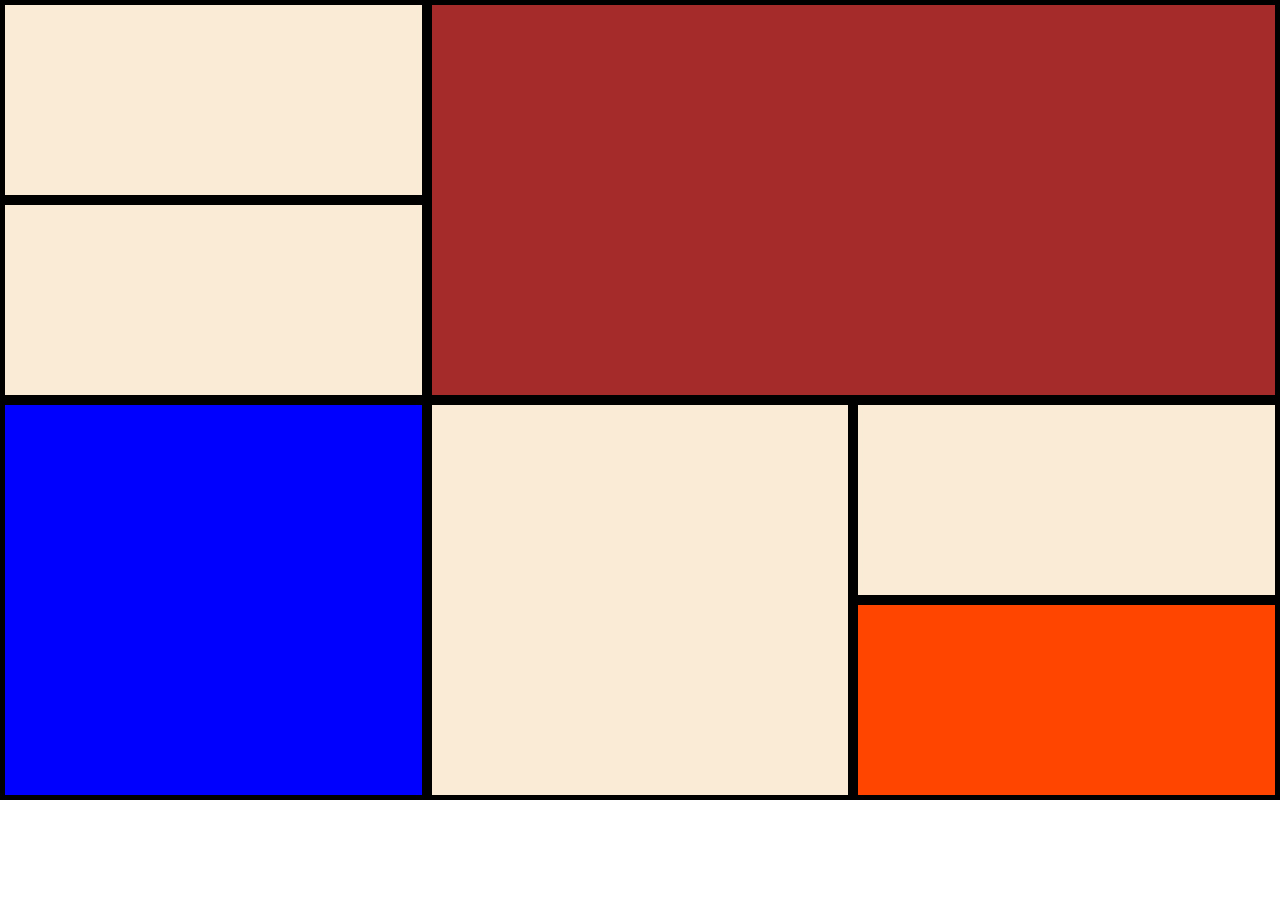
==== grid/grid.html @ e270500e "Зд - 3.1" ====
<!DOCTYPE html>
<html lang="en">
<head>
    <meta charset="UTF-8">
    <meta http-equiv="X-UA-Compatible" content="IE=edge">
    <meta name="viewport" content="width=device-width, initial-scale=1.0">
    <link rel="stylesheet" href="style.css">
    <link rel="stylesheet" href="normalize.css">
    <title>grid</title>
</head>
<body>
    <header>
        <nav></nav>
    </header>
    <main>
        <div class="grid">
            <div class="lvl_1"></div>
            <div class="lvl_2"></div>
            <div class="lvl_3"></div>
            <div class="lvl_4"></div>
            <div class="lvl_5"></div>
            <div class="lvl_6"></div>
            <div class="lvl_7"></div>
        </div>
    </main>
</body>
</html
---- grid/style.css ----
.lvl_1, .lvl_2, .lvl_3, .lvl_4, .lvl_5, .lvl_6, .lvl_7{
    border: 5px solid black;
    padding: 20px;
}

.grid{
    display: grid;
    grid-template-columns: repeat(3, 1fr);
    grid-template-rows: 200px 200px 200px 200px;
}

.lvl_1{
    background-color: brown;
    grid-column-start: 4;
    grid-column-end: 2;
    grid-row-start: 1;
    grid-row-end: 3;
}

.lvl_2{
    background-color: antiquewhite;
}

.lvl_3{
    background-color: orangered;
    grid-column-start: 3;
    grid-row-start: 4;
    grid-row-end: 4;
}

.lvl_4{
    background-color: blue;
    grid-column-start: 1;
    grid-row-start: 3;
    grid-row-end: 5;
}

.lvl_5{
    background-color: antiquewhite;
    grid-column-start: 3;
    grid-row-start: 3;
    grid-row-end: 3;
}

.lvl_6{
    background-color: antiquewhite;
    grid-column-start: 1;
    grid-row-start: 2;
    grid-row-end: 2;
}

.lvl_7{
    background-color: antiquewhite;
    grid-column-start: 2;
    grid-row-start: 3;
    grid-row-end: 5;
}
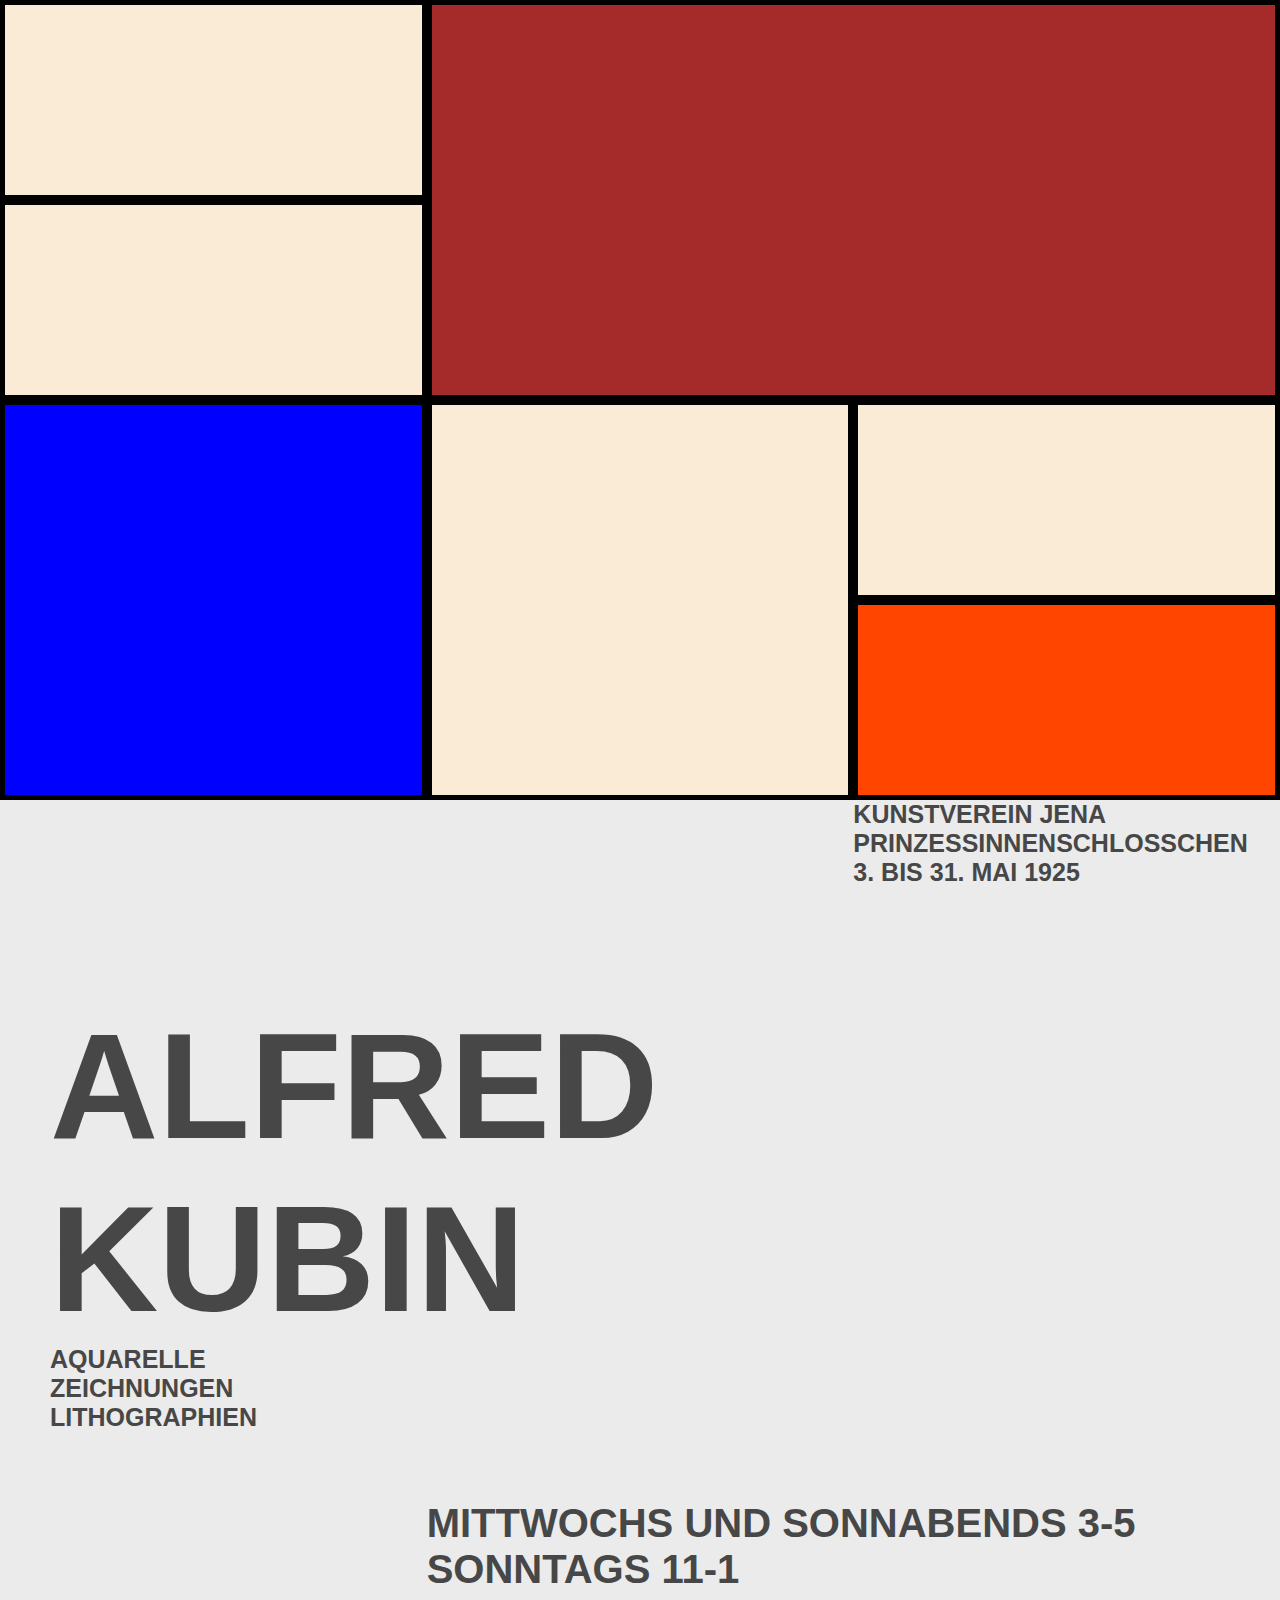
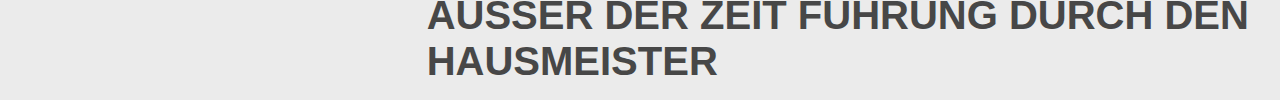
==== commit cd599872: "Зд - 3.3" ====
--- a/grid/grid.html
+++ b/grid/grid.html
@@ -22,6 +22,24 @@
             <div class="lvl_6"></div>
             <div class="lvl_7"></div>
         </div>
+        <div class="grid_2">
+            <div class="box_1">
+                <p>KUNSTVEREIN JENA</p>
+                <p>PRINZESSINNENSCHLOSSCHEN</p>
+                <p>3. BIS 31. MAI 1925</p>
+            </div>
+            <div class="box_2">
+                <h1 class="h1">ALFRED KUBIN</h1>
+                <p>AQUARELLE</p>
+                <p>ZEICHNUNGEN</p>
+                <p>LITHOGRAPHIEN</p>
+            </div>
+            <div class="box_3"></div>
+            <div class="box_4">
+                <p class="box4_p">MITTWOCHS UND SONNABENDS 3-5 SONNTAGS 11-1</p>
+                <p class="box4_p">AUSSER DER ZEIT FUHRUNG DURCH DEN HAUSMEISTER</p>
+            </div>
+        </div>
     </main>
 </body>
 </html--- a/grid/style.css
+++ b/grid/style.css
@@ -1,3 +1,8 @@
+*{
+    padding: 0;
+    margin: 0;
+}
+
 .lvl_1, .lvl_2, .lvl_3, .lvl_4, .lvl_5, .lvl_6, .lvl_7{
     border: 5px solid black;
     padding: 20px;
@@ -54,4 +59,59 @@
     grid-column-start: 2;
     grid-row-start: 3;
     grid-row-end: 5;
+}
+
+/*-------------------------------------*/
+
+.grid_2{
+    font-family: Arial, Helvetica, sans-serif;
+    color: rgb(71, 71, 71);
+    background-color: rgb(235, 235, 235);
+    display: grid;
+    grid-template-columns: repeat(3, 1fr);
+    grid-template-rows: 200px 300px 200px 200px;
+}
+
+p{
+    font-size: 25px;
+    font-weight: bold;
+}
+
+.box_1{
+    grid-column-start: 4;
+    grid-column-end: 3;
+    grid-row-start: 1;
+    grid-row-end: 1;
+}
+
+.box_2{
+    padding: 0 0 0 50px;
+    grid-column-start: 1;
+    grid-column-end: 3;
+    grid-row-start: 2;
+    grid-row-end: 3;
+}
+
+.h1{
+    padding: 0;
+    margin: 0;
+    font-size: 150px;
+}
+
+.box_3{
+    grid-column-start: 1;
+    grid-column-end: 4;
+    grid-row-start: 3;
+    grid-row-end: 3;
+}
+
+.box_4{
+    grid-column-start: 4;
+    grid-column-end: 2;
+    grid-row-start: 4;
+    grid-row-end: 4;
+}
+
+.box4_p{
+    font-size: 40px;
 }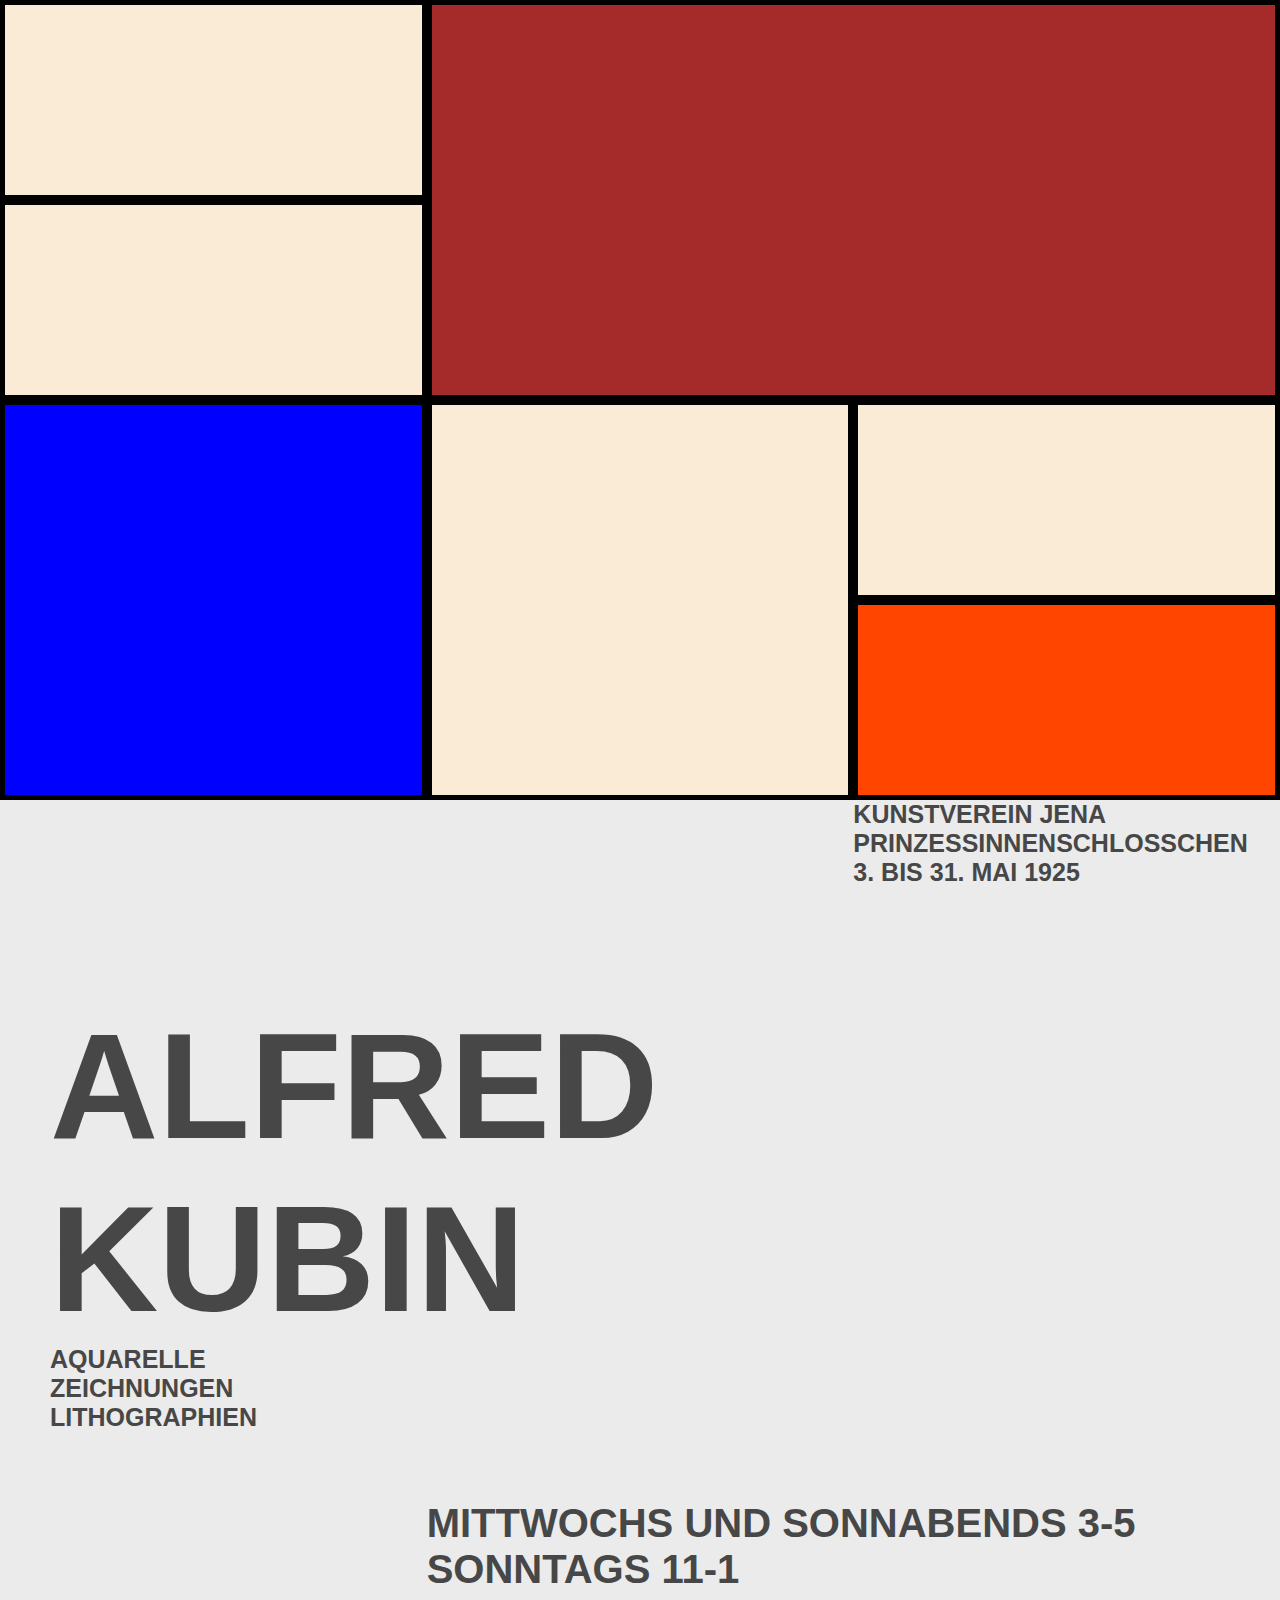
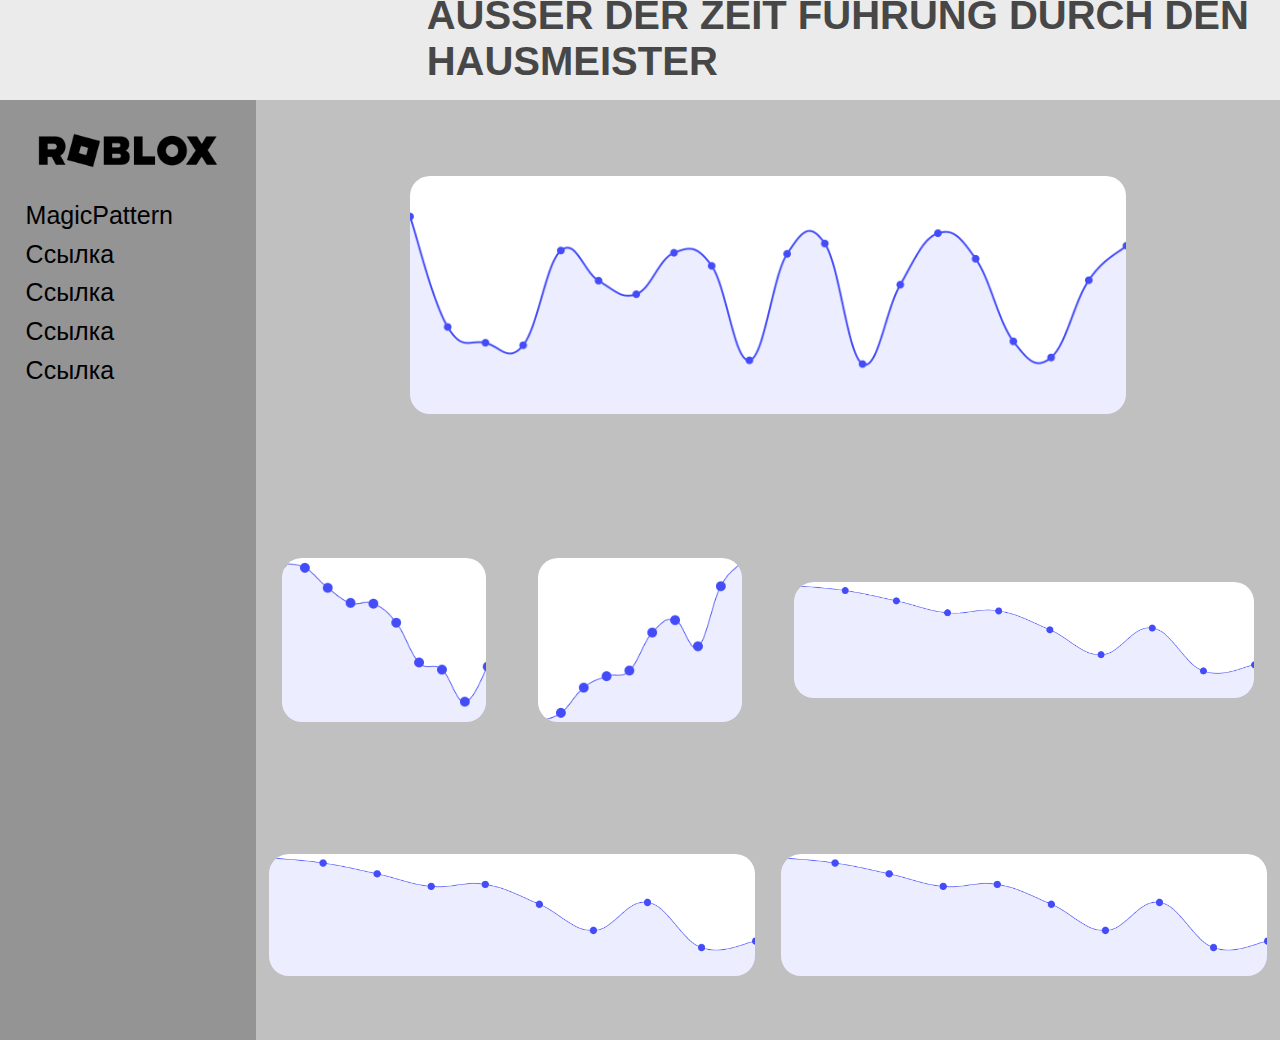
==== commit 0e2d392f: "Зд_3.3" ====
--- a/grid/grid.html
+++ b/grid/grid.html
@@ -40,6 +40,27 @@
                 <p class="box4_p">AUSSER DER ZEIT FUHRUNG DURCH DEN HAUSMEISTER</p>
             </div>
         </div>
+        <div class="grid_3">
+            <div class="info">
+                <div class="flex_logo"><img class="logo" src="img/Roblox-Logo.png"></div>
+                <div class="info_a">
+                    <a href="https://www.magicpattern.design/tools/svg-chart-generator">MagicPattern</a>
+                    <a>Ссылка</a>
+                    <a>Ссылка</a>
+                    <a>Ссылка</a>
+                    <a>Ссылка</a>
+                </div>
+            </div>
+            <div class="graf_p1"><img class="img_graf1" src="img/graf1.png"></div>
+            <div class="graf_p2_1"><img class="img_graf2" src="img/graf2.png"></div>
+            <div class="graf_p2_2"><img class="img_graf3" src="img/graf3.png"></div>
+            <div class="graf_p2_3"><img class="img_graf4" src="img/graf4.png"></div>
+            <div class="graf_p3_1"><img class="img_graf5" src="img/graf4.png"></div>
+            <div class="graf_p3_2"><img class="img_graf6" src="img/graf4.png"></div>
+        </div>
+        <div>
+            <img class="img1" src="">
+        </div>
     </main>
 </body>
 </html--- a/grid/style.css
+++ b/grid/style.css
@@ -114,4 +114,119 @@
 
 .box4_p{
     font-size: 40px;
-}+}
+
+/*-------------------------------------*/
+
+.grid_3{
+    font-family: Arial, Helvetica, sans-serif;
+    background-color: rgb(192, 192, 192);
+    display: grid;
+    grid-template-columns: repeat(5, 1fr);
+    grid-template-rows: 200px 190px 300px 250px;
+}
+
+.info{
+    background-color: rgb(148, 148, 148);
+    grid-column-start: 1;
+    grid-column-end: 2;
+    grid-row-start: 5;
+    grid-row-end: 1;
+}
+
+.flex_logo{
+    display: flex;
+    justify-content: center;
+    align-items: center;
+}
+
+.info_a{
+    margin: 0 10% 0 10%;
+    display: flex;
+    flex-direction: column;
+}
+a{
+    font-size: 25px;
+    text-decoration: none;
+    margin: 0 0 10px 0;
+    color: black;
+}
+
+.logo{
+    width: 70%;
+}
+
+
+.graf_p1, .graf_p2_1, .graf_p2_2, .graf_p2_3, .graf_p3_1, .graf_p3_2{
+    display: flex;
+    justify-content: center;
+    align-items: center;
+}
+
+.graf_p1{
+    grid-column-start: 2;
+    grid-column-end: 6;
+    grid-row-start: 3;
+    grid-row-end: 1;
+}
+
+.img_graf1, .img_graf2, .img_graf3, .img_graf4, .img_graf5, .img_graf6{
+    background-color: white;
+    border-radius: 20px;
+}
+
+.img_graf1{
+    width: 70%;
+}
+.img_graf2{
+    width: 80%;
+}
+.img_graf3{
+    width: 80%;
+}
+.img_graf4{
+    width: 90%;
+}
+.img_graf5{
+    width: 95%;
+}
+.img_graf6{
+    width: 95%;
+}
+
+.graf_p2_1{
+    grid-column-start: 2;
+    grid-column-end: 2;
+    grid-row-start: 3;
+    grid-row-end: 3;
+}
+
+.graf_p2_2{
+    grid-column-start: 3;
+    grid-column-end: 4;
+    grid-row-start: 3;
+    grid-row-end: 3;
+}
+
+.graf_p2_3{
+    grid-column-start: 4;
+    grid-column-end: 6;
+    grid-row-start: 3;
+    grid-row-end: 4;
+}
+
+.graf_p3_1{
+    grid-column-start: 2;
+    grid-column-end: 4;
+    grid-row-start: 4;
+    grid-row-end: 4;
+}
+
+.graf_p3_2{
+    grid-column-start: 4;
+    grid-column-end: 6;
+    grid-row-start: 4;
+    grid-row-end: 4;
+}
+
+/*-------------------------------------*/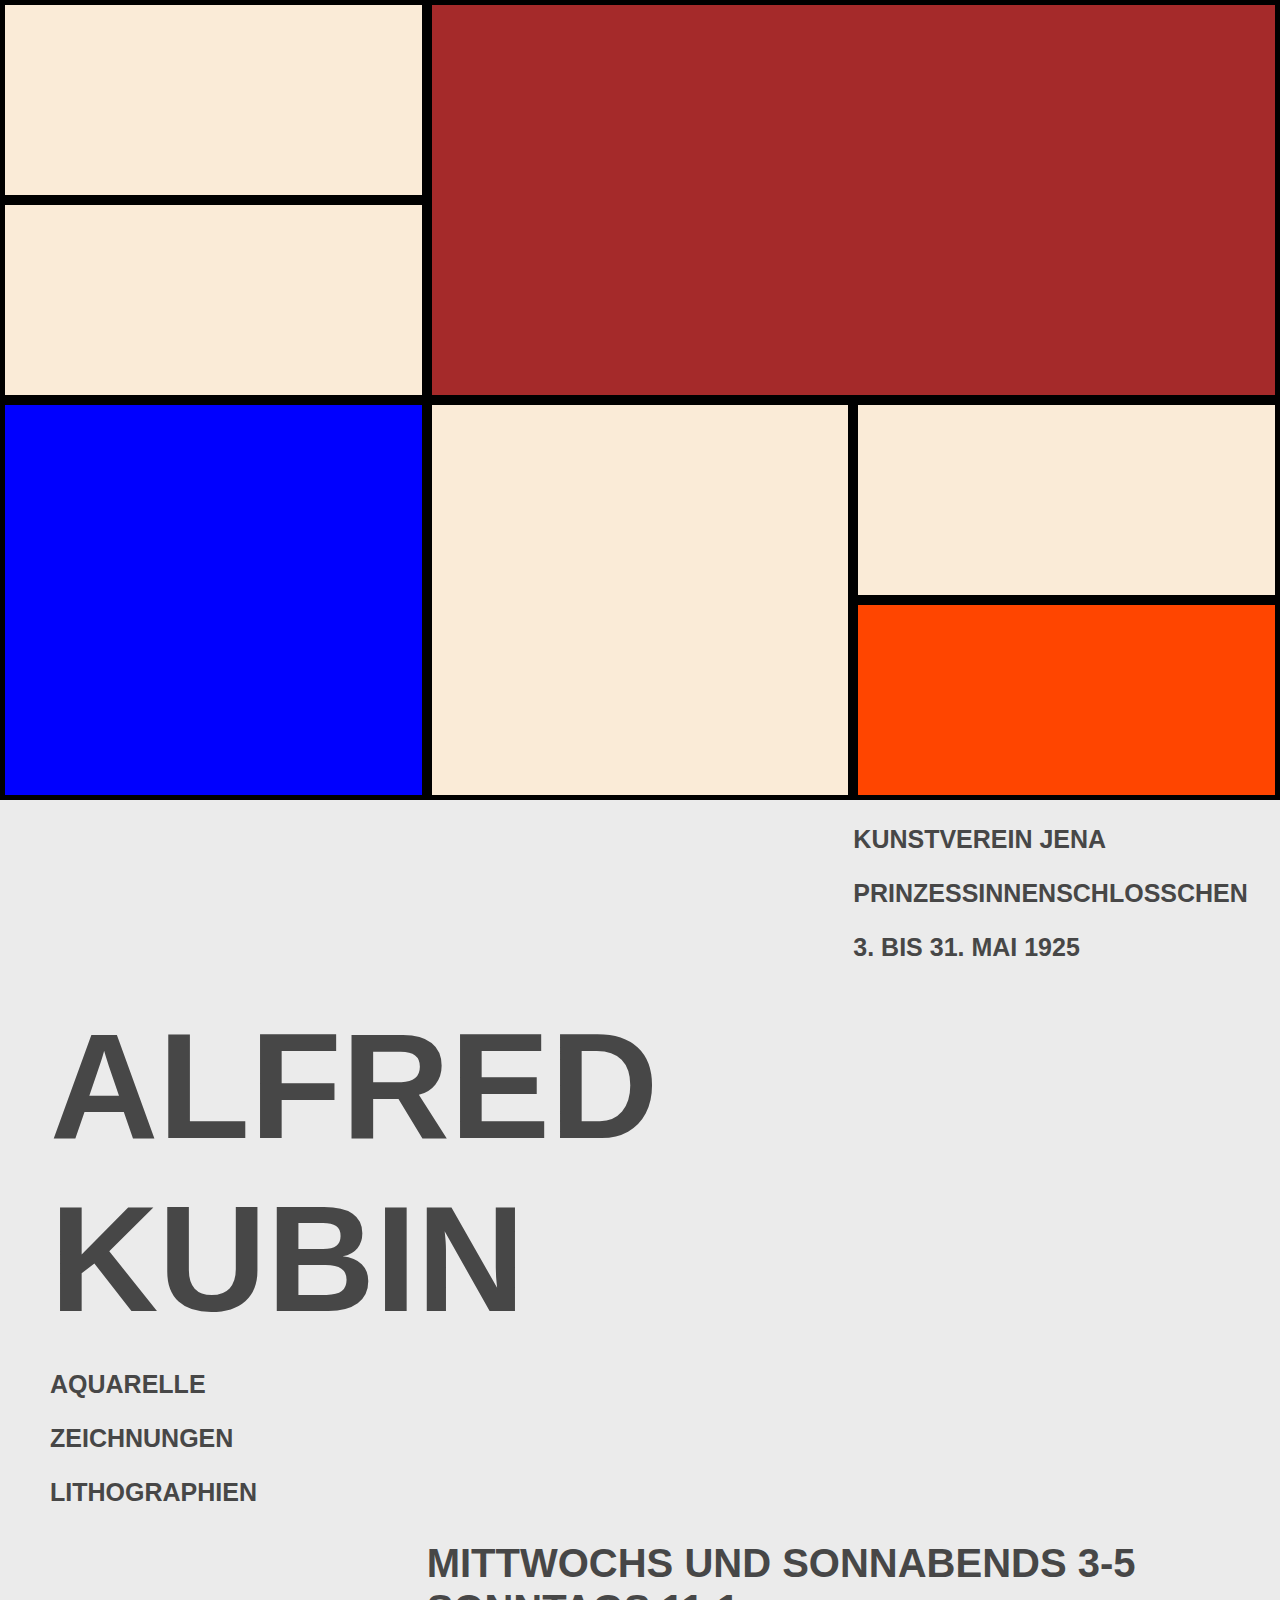
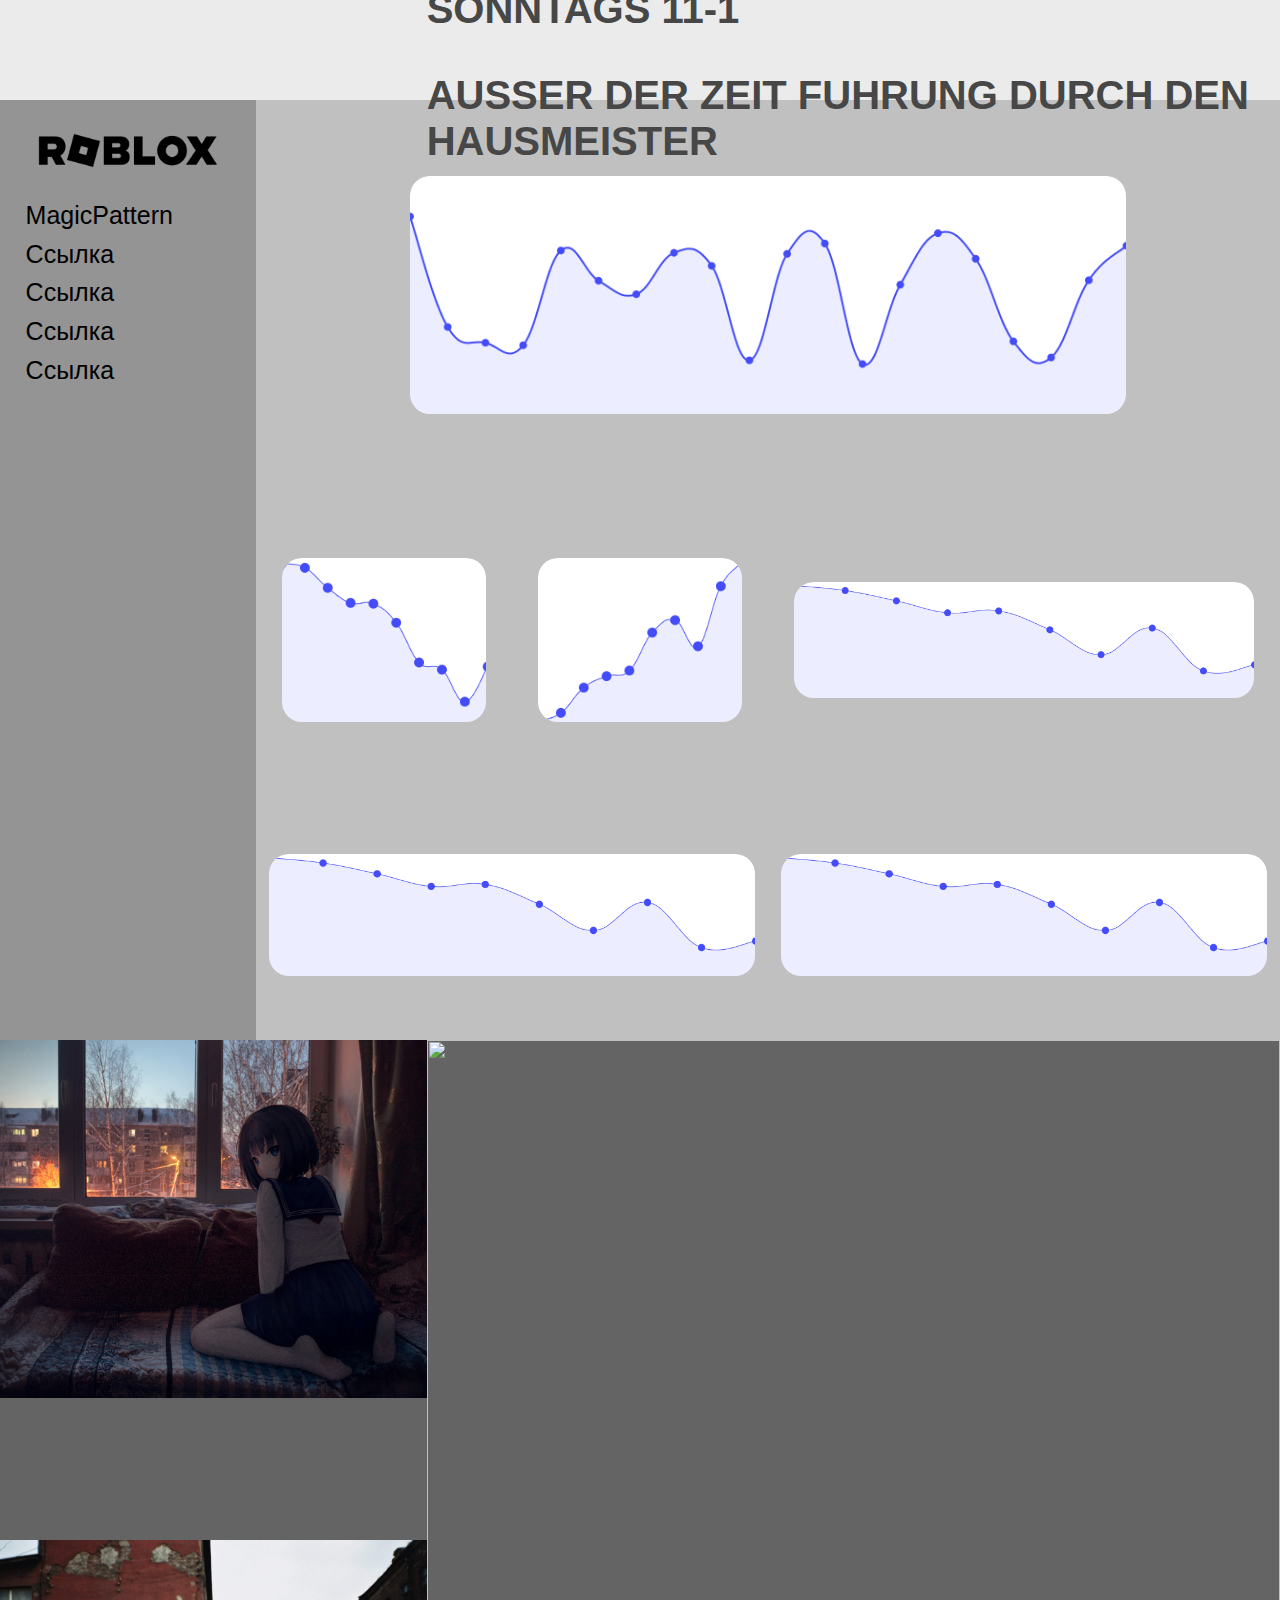
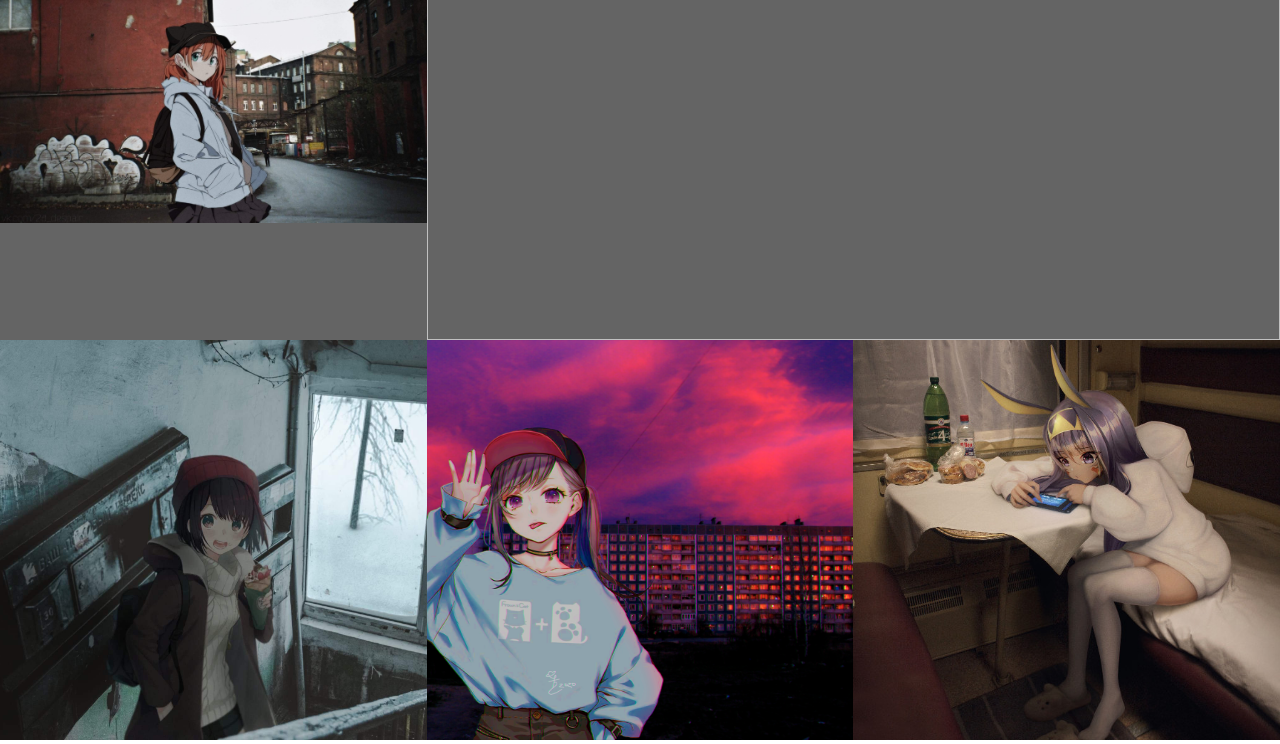
==== commit c79fb653: "Зд_3.4" ====
--- a/grid/grid.html
+++ b/grid/grid.html
@@ -58,8 +58,43 @@
             <div class="graf_p3_1"><img class="img_graf5" src="img/graf4.png"></div>
             <div class="graf_p3_2"><img class="img_graf6" src="img/graf4.png"></div>
         </div>
-        <div>
-            <img class="img1" src="">
+        <div class="grid_4"> 
+
+            <div class="img_f">
+            <div class="img1"><img class="foto1" src="img/img1.jpg">
+                <div class="overlay"><div class="button"><a href="">UwU</a></div></div>
+            </div>
+            </div>
+
+            <div class="img_f">
+                <div class="img2"><img class="foto2" src="img/img3.jpg">
+                <div class="overlay"><div class="button"><a href="">UwU</a></div></div>
+            </div>
+            </div>
+            
+            <div class="img_f">
+                <div class="img4"><img class="foto4" src="img/img4.jpg">
+                <div class="overlay"><div class="button"><a href="">UwU</a></div></div>
+            </div>
+            </div>
+
+            <div class="img_f">
+                <div class="img5"><img class="foto5" src="img/img5.png">
+                <div class="overlay"><div class="button"><a href="">UwU</a></div></div>
+            </div>
+            </div>
+
+            <div class="img_f">
+                <div class="img6"><img class="foto6" src="img/img6.jpg">
+                <div class="overlay"><div class="button"><a href="">UwU</a></div></div>
+            </div>
+            </div>
+
+            <div class="img3">
+            <div><img class="foto3" src="img/img2.jpg"></div>
+            <div class="overlay"><div class="button"><a href="">UwU</a></div></div>
+           </div>
+
         </div>
     </main>
 </body>
--- a/grid/style.css
+++ b/grid/style.css
@@ -1,6 +1,5 @@
 *{
-    padding: 0;
-    margin: 0;
+    font-family: Arial, Helvetica, sans-serif;
 }
 
 .lvl_1, .lvl_2, .lvl_3, .lvl_4, .lvl_5, .lvl_6, .lvl_7{
@@ -64,7 +63,6 @@
 /*-------------------------------------*/
 
 .grid_2{
-    font-family: Arial, Helvetica, sans-serif;
     color: rgb(71, 71, 71);
     background-color: rgb(235, 235, 235);
     display: grid;
@@ -119,7 +117,6 @@
 /*-------------------------------------*/
 
 .grid_3{
-    font-family: Arial, Helvetica, sans-serif;
     background-color: rgb(192, 192, 192);
     display: grid;
     grid-template-columns: repeat(5, 1fr);
@@ -229,4 +226,133 @@
     grid-row-end: 4;
 }
 
-/*-------------------------------------*/+/*-------------------------------------*/
+
+.grid_4{
+    background-color: rgb(100, 100, 100);
+    display: grid;
+    grid-template-columns: repeat(3, 1fr);
+    grid-template-rows: 500px 400px 400px;
+}
+
+.foto1{
+    object-fit: cover;
+    height: 100%;
+    width: 100%;
+}
+.foto2{
+    object-fit: cover;
+    height: 100%;
+    width: 100%;
+}
+.foto3{
+    object-fit: cover;
+    height: 900px;
+    width: 100%;
+}
+.foto4{
+    object-fit: cover;
+    height: 400px;
+    width: 100%;
+}
+.foto5{
+    object-fit: cover;
+    height: 400px;
+    width: 100%;
+}
+.foto6{
+    object-fit: cover;
+    height: 400px;
+    width: 100%;
+}
+
+.img1{
+    display: flex;
+    align-items: center;
+    justify-content: center;
+    grid-column-start: 1;
+    grid-column-end: 1;
+    grid-row-start: 1;
+    grid-row-end: 1;
+}
+.img2{
+    grid-column-start: 1;
+    grid-column-end: 2;
+    grid-row-start: 2;
+    grid-row-end: 2;
+}
+.img3{
+    grid-column-start: 2;
+    grid-column-end: 4;
+    grid-row-start: 1;
+    grid-row-end: 3;
+}
+.img4{
+    grid-column-start: 1;
+    grid-column-end: 2;
+    grid-row-start: 3;
+    grid-row-end: 3;
+}
+.img5{
+    grid-column-start: 2;
+    grid-column-end: 2;
+    grid-row-start: 3;
+    grid-row-end: 3;
+}
+.img6{
+    grid-column-start: 3;
+    grid-column-end: 3;
+    grid-row-start: 3;
+    grid-row-end: 3;
+}
+
+.img_f {
+    position: relative;
+}
+.overlay {
+    position: absolute;
+    top: 0;
+    left: 0;
+    width: 100%;
+    height: 100%;
+    transition: background 0.5s ease;
+}
+.img_f:hover .overlay {
+    display: block;
+    background: rgba(0, 0, 0, 0.5); 
+}
+.button {
+    width: 100%;
+    left:0;
+    top: 0%;
+    text-align: center;
+    opacity: 0;
+    transition: opacity .35s ease;
+}
+.button a {
+    margin: 30%;
+    display: flex;
+    justify-content: center;
+    padding: 15px 40px; 
+    text-align: center;
+    background: #ff921e; 
+    color: white;
+    border: 1px solid white;
+    z-index: 1; 
+}
+.img_f:hover .button {
+    opacity: 1;
+}
+
+/*------------отдельно для img3------------*/
+
+.img3 {
+    position: relative;
+  }
+  .img3:hover .overlay {
+    display: block;
+    background: rgba(0, 0, 0, 0.5); 
+  }
+  .img3:hover .button {
+    opacity: 1;
+  }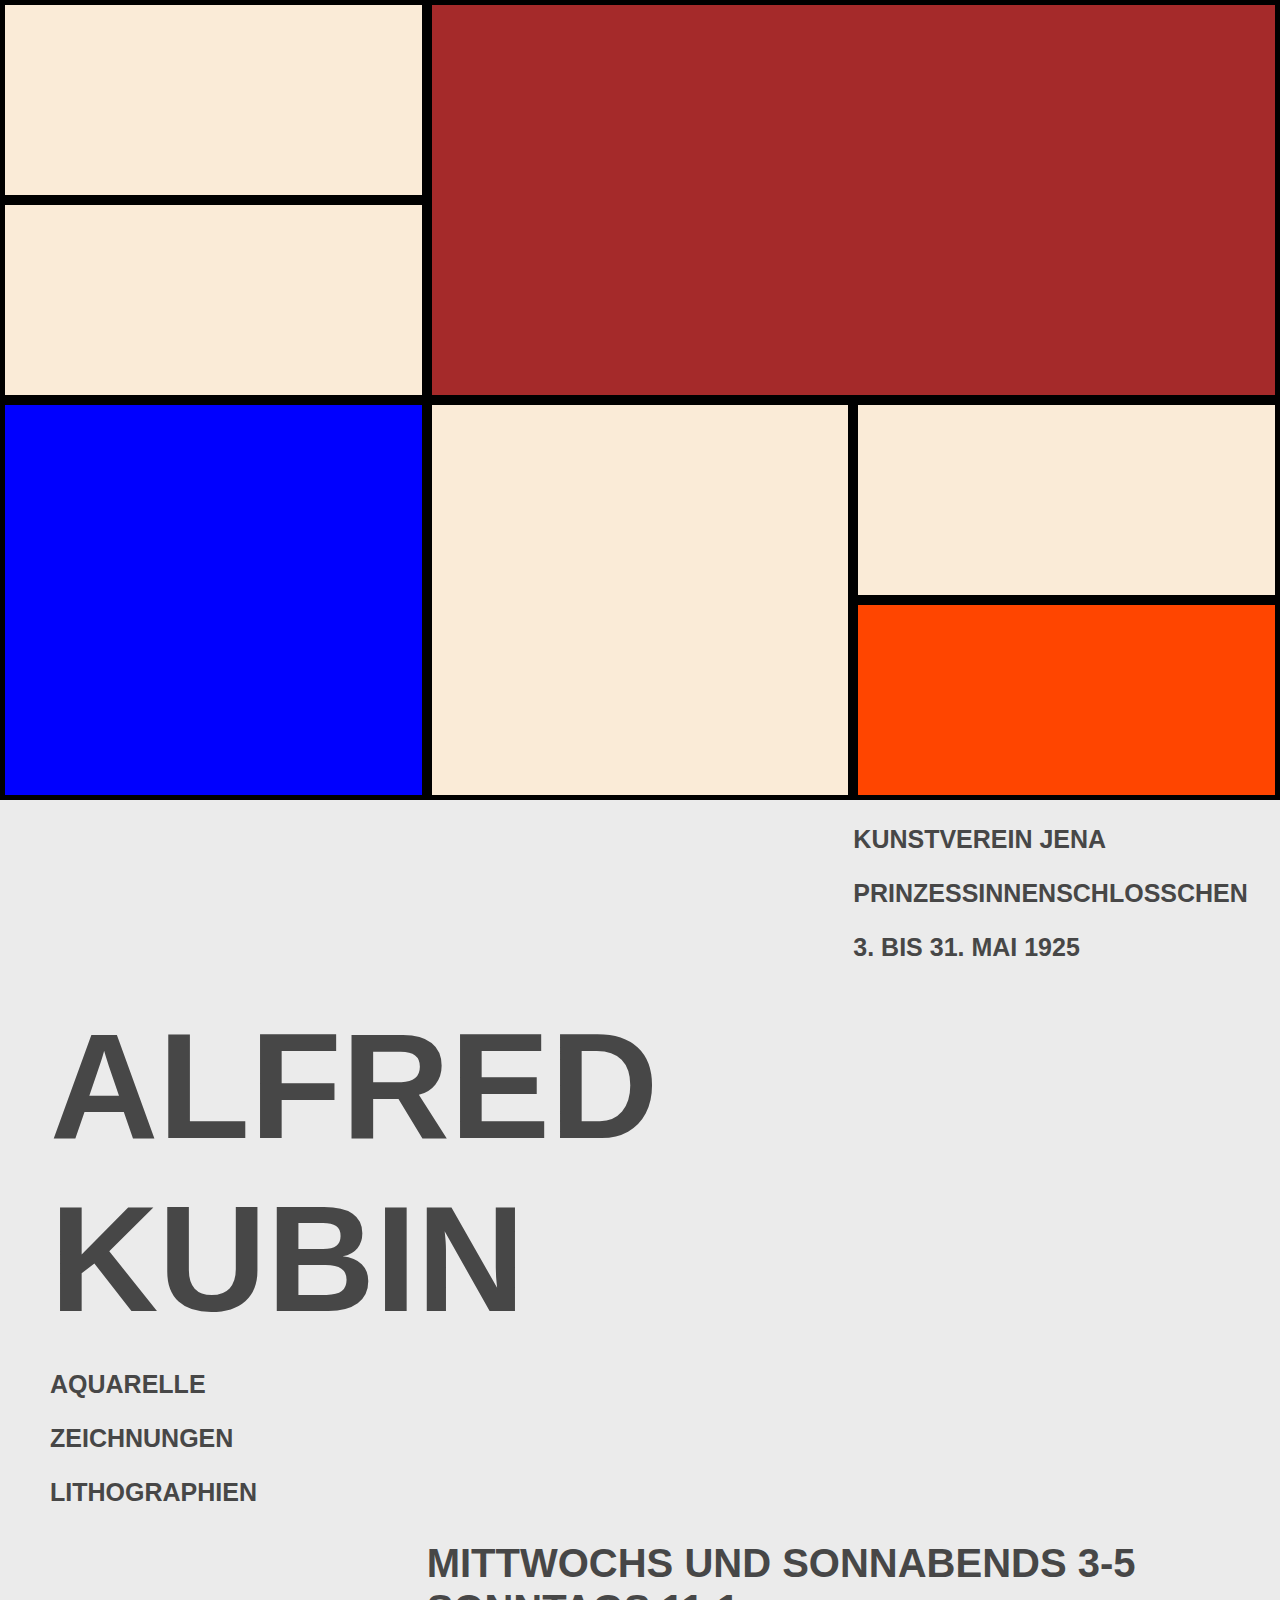
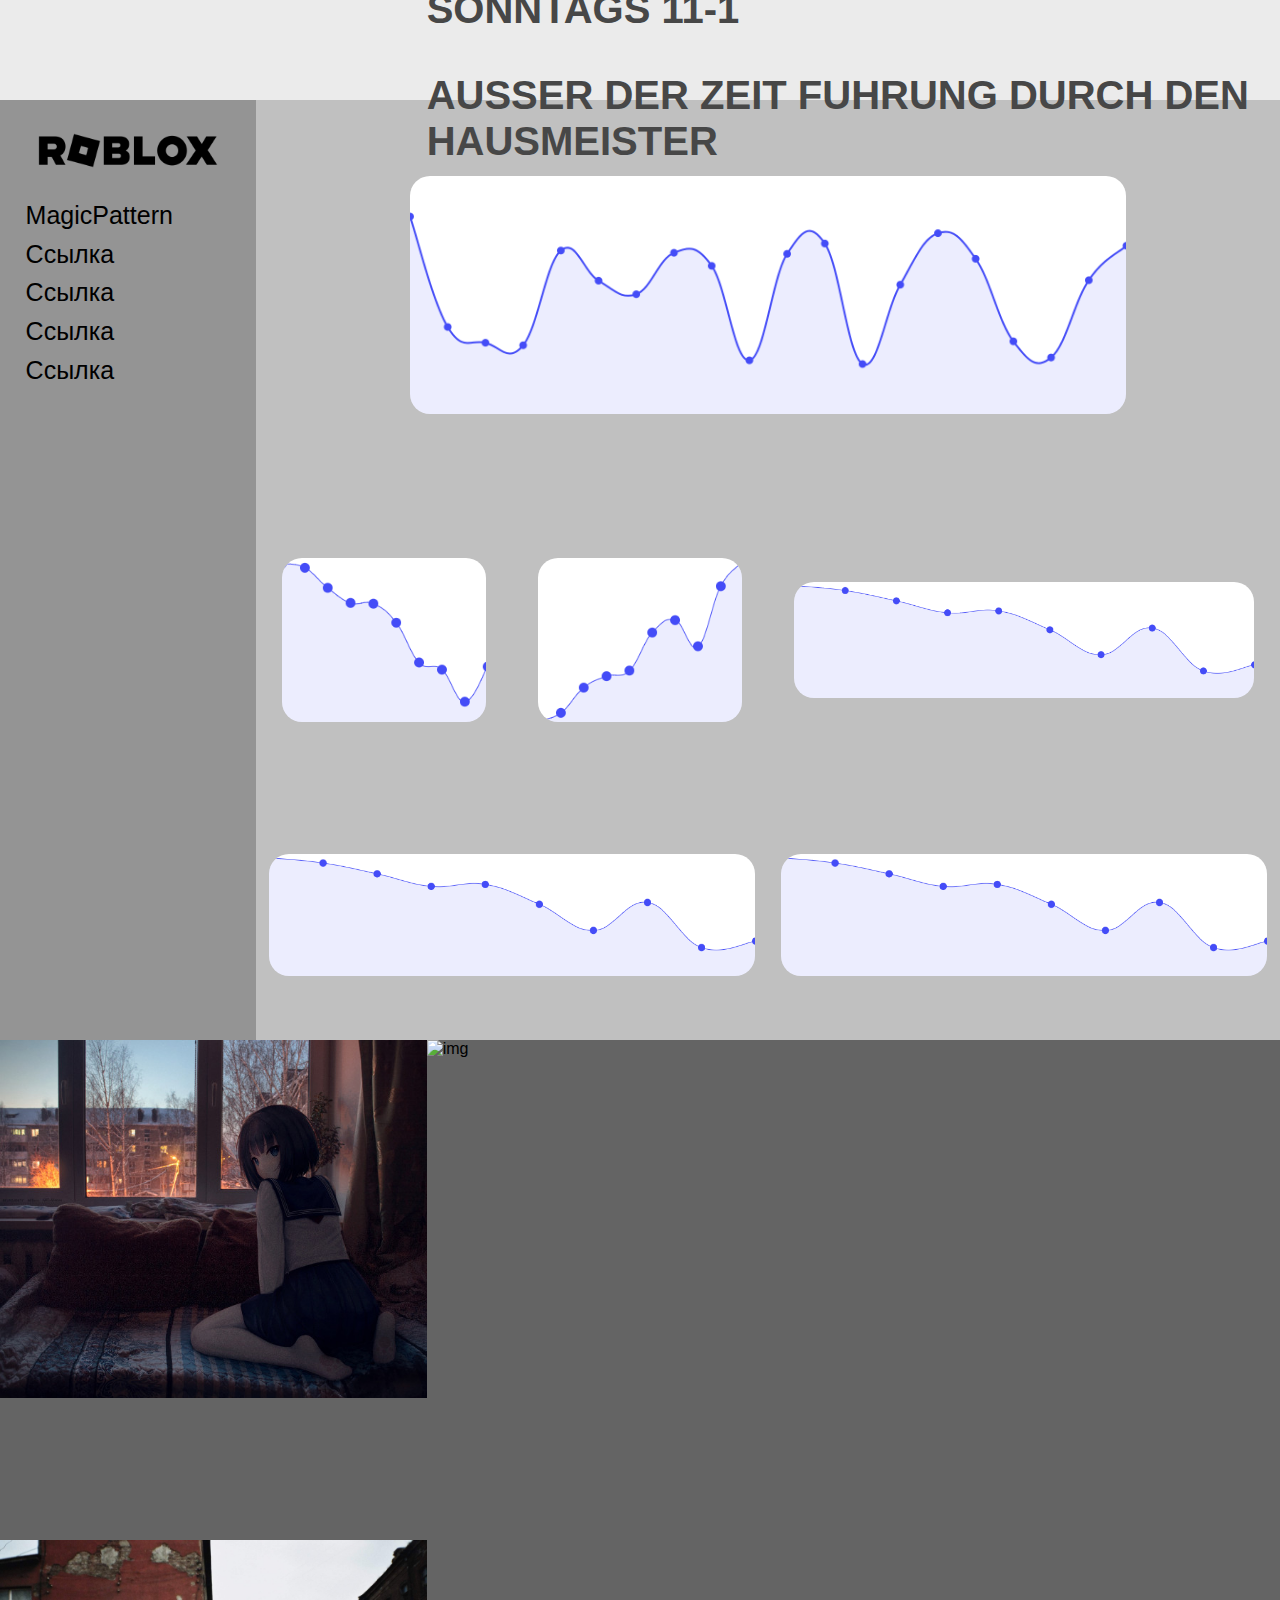
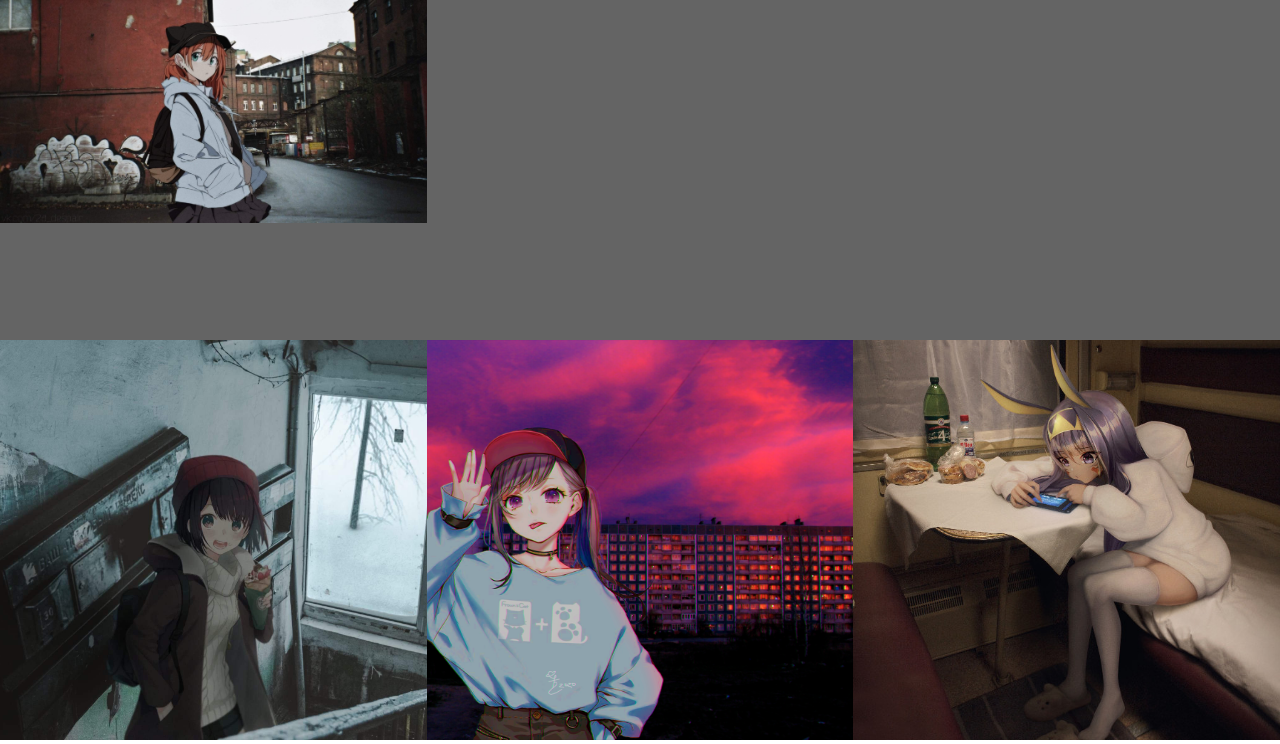
==== commit 9b2e31a9: "Валидация" ====
--- a/grid/grid.html
+++ b/grid/grid.html
@@ -42,7 +42,7 @@
         </div>
         <div class="grid_3">
             <div class="info">
-                <div class="flex_logo"><img class="logo" src="img/Roblox-Logo.png"></div>
+                <div class="flex_logo"><img class="logo" src="img/Roblox-Logo.png" alt="img"></div>
                 <div class="info_a">
                     <a href="https://www.magicpattern.design/tools/svg-chart-generator">MagicPattern</a>
                     <a>Ссылка</a>
@@ -51,51 +51,51 @@
                     <a>Ссылка</a>
                 </div>
             </div>
-            <div class="graf_p1"><img class="img_graf1" src="img/graf1.png"></div>
-            <div class="graf_p2_1"><img class="img_graf2" src="img/graf2.png"></div>
-            <div class="graf_p2_2"><img class="img_graf3" src="img/graf3.png"></div>
-            <div class="graf_p2_3"><img class="img_graf4" src="img/graf4.png"></div>
-            <div class="graf_p3_1"><img class="img_graf5" src="img/graf4.png"></div>
-            <div class="graf_p3_2"><img class="img_graf6" src="img/graf4.png"></div>
+            <div class="graf_p1"><img class="img_graf1" src="img/graf1.png" alt="img"></div>
+            <div class="graf_p2_1"><img class="img_graf2" src="img/graf2.png" alt="img"></div>
+            <div class="graf_p2_2"><img class="img_graf3" src="img/graf3.png" alt="img"></div>
+            <div class="graf_p2_3"><img class="img_graf4" src="img/graf4.png" alt="img"></div>
+            <div class="graf_p3_1"><img class="img_graf5" src="img/graf4.png" alt="img"></div>
+            <div class="graf_p3_2"><img class="img_graf6" src="img/graf4.png" alt="img"></div>
         </div>
         <div class="grid_4"> 
 
             <div class="img_f">
-            <div class="img1"><img class="foto1" src="img/img1.jpg">
+            <div class="img1"><img class="foto1" src="img/img1.jpg" alt="img">
                 <div class="overlay"><div class="button"><a href="">UwU</a></div></div>
             </div>
             </div>
 
             <div class="img_f">
-                <div class="img2"><img class="foto2" src="img/img3.jpg">
+                <div class="img2"><img class="foto2" src="img/img3.jpg" alt="img">
                 <div class="overlay"><div class="button"><a href="">UwU</a></div></div>
             </div>
             </div>
             
             <div class="img_f">
-                <div class="img4"><img class="foto4" src="img/img4.jpg">
+                <div class="img4"><img class="foto4" src="img/img4.jpg" alt="img">
                 <div class="overlay"><div class="button"><a href="">UwU</a></div></div>
             </div>
             </div>
 
             <div class="img_f">
-                <div class="img5"><img class="foto5" src="img/img5.png">
+                <div class="img5"><img class="foto5" src="img/img5.png" alt="img">
                 <div class="overlay"><div class="button"><a href="">UwU</a></div></div>
             </div>
             </div>
 
             <div class="img_f">
-                <div class="img6"><img class="foto6" src="img/img6.jpg">
+                <div class="img6"><img class="foto6" src="img/img6.jpg" alt="img">
                 <div class="overlay"><div class="button"><a href="">UwU</a></div></div>
             </div>
             </div>
 
             <div class="img3">
-            <div><img class="foto3" src="img/img2.jpg"></div>
+            <div><img class="foto3" src="img/img2.jpg" alt="img"></div>
             <div class="overlay"><div class="button"><a href="">UwU</a></div></div>
            </div>
 
         </div>
     </main>
 </body>
-</html+</html>--- a/grid/style.css
+++ b/grid/style.css
@@ -60,7 +60,7 @@
     grid-row-end: 5;
 }
 
-/*-------------------------------------*/
+/*-----------------3.2--------------------*/
 
 .grid_2{
     color: rgb(71, 71, 71);
@@ -114,7 +114,7 @@
     font-size: 40px;
 }
 
-/*-------------------------------------*/
+/*-----------------3.3--------------------*/
 
 .grid_3{
     background-color: rgb(192, 192, 192);
@@ -226,7 +226,7 @@
     grid-row-end: 4;
 }
 
-/*-------------------------------------*/
+/*-----------------3.4--------------------*/
 
 .grid_4{
     background-color: rgb(100, 100, 100);
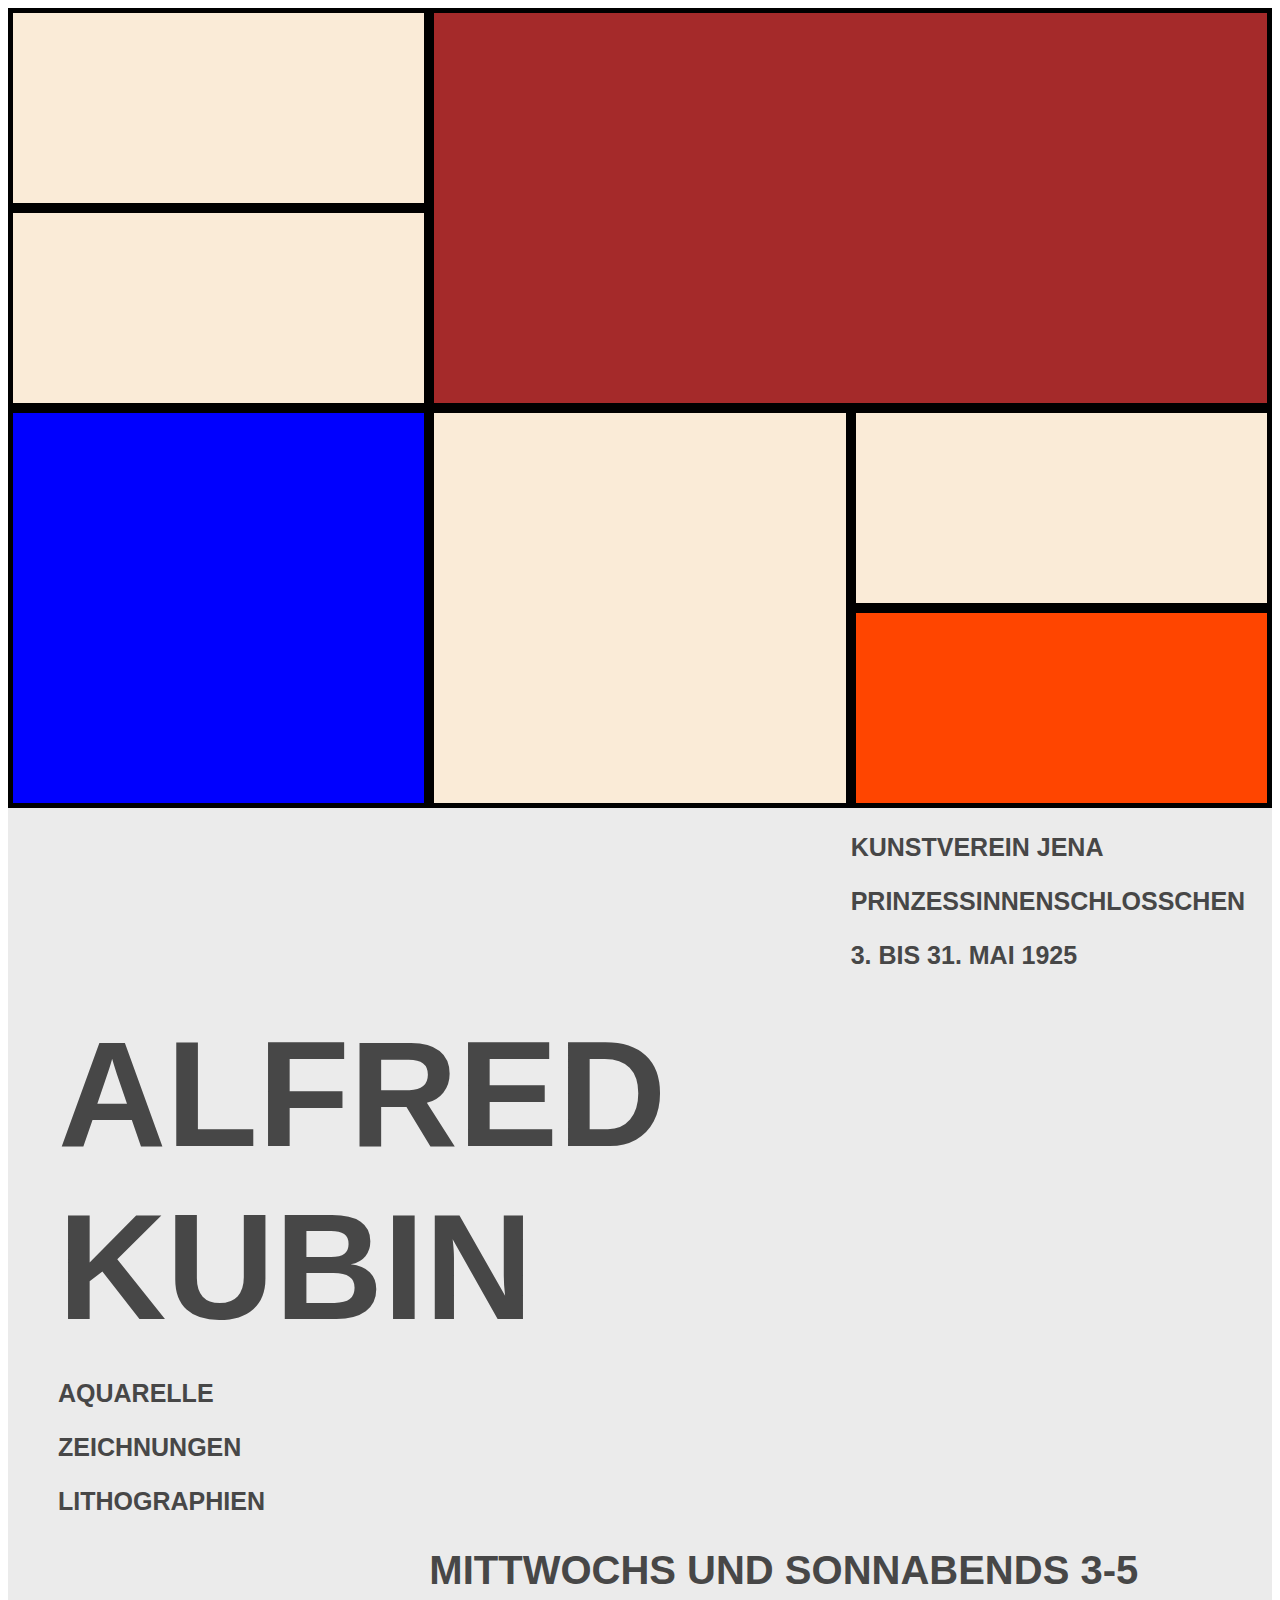
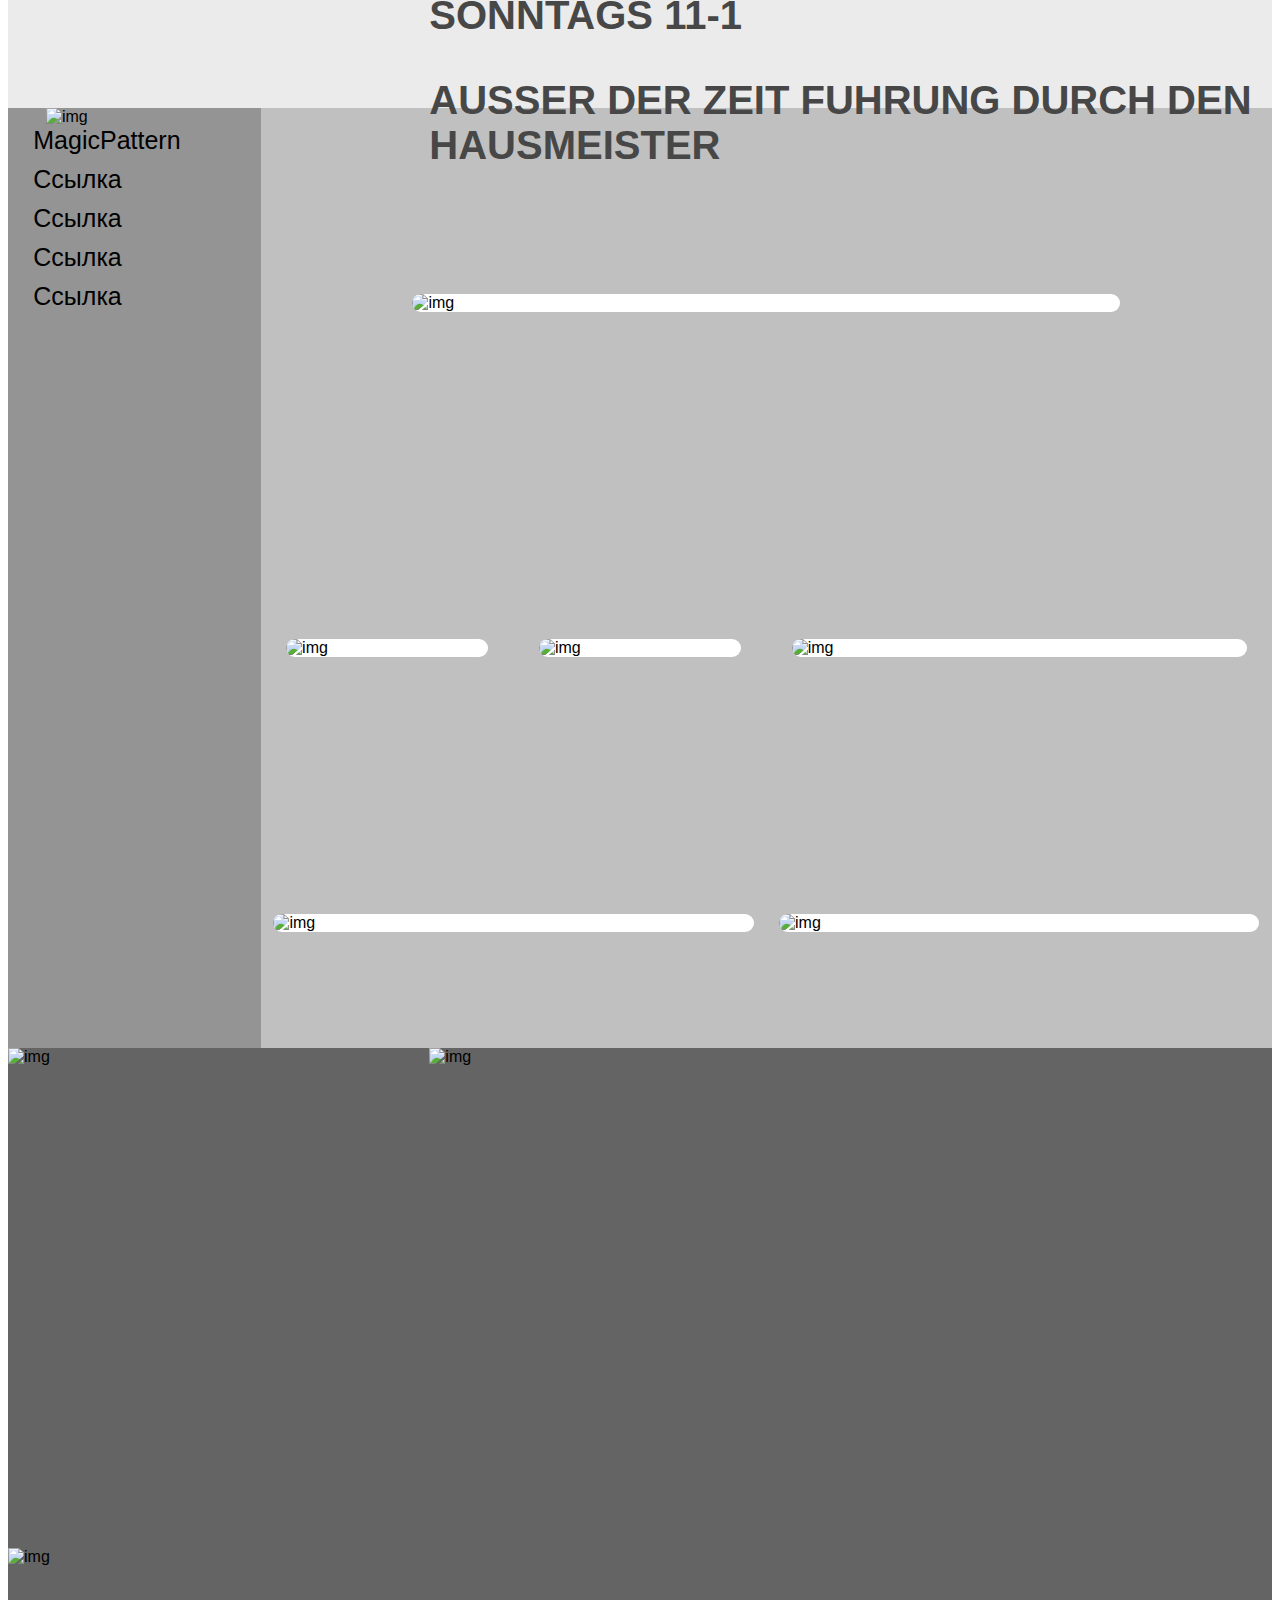
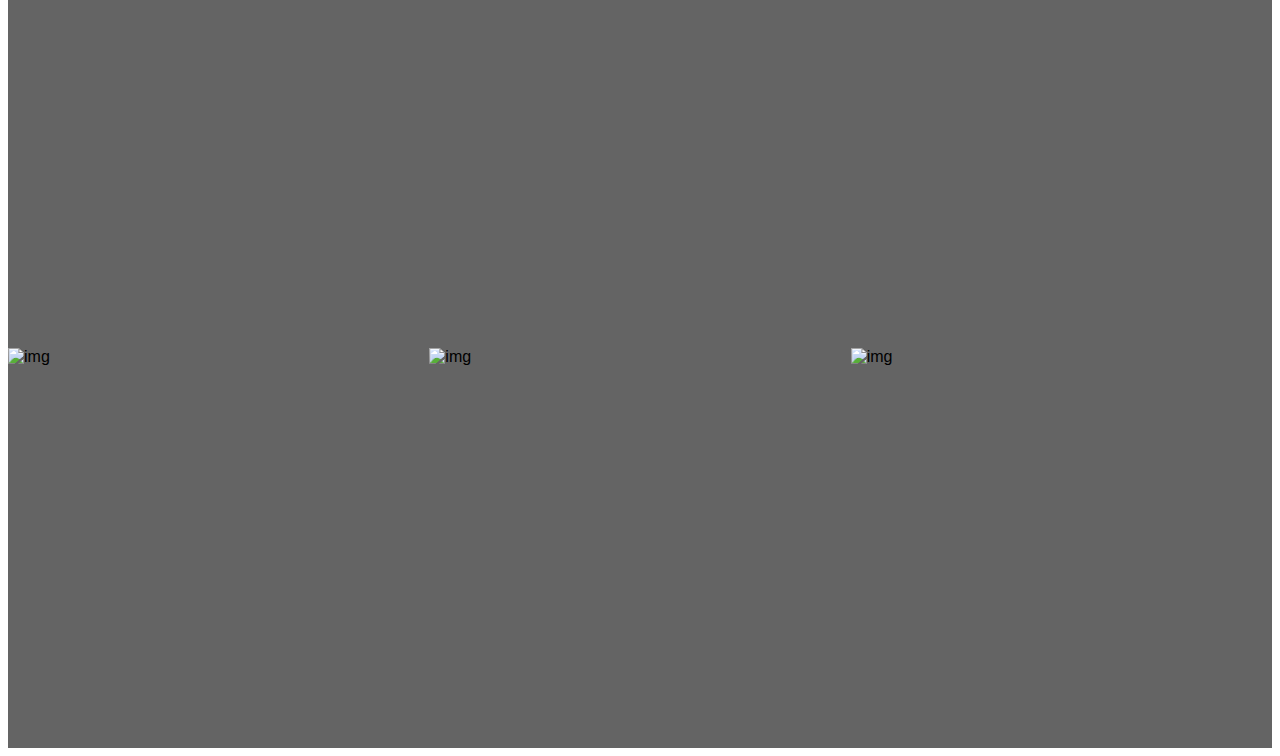
==== commit 8f83514f: "fix" ====
--- a/grid/style.css
+++ b/grid/style.css
@@ -60,7 +60,7 @@
     grid-row-end: 5;
 }
 
-/*-----------------3.2--------------------*/
+/*-----------------3.2-------------------*/
 
 .grid_2{
     color: rgb(71, 71, 71);
@@ -344,7 +344,7 @@
     opacity: 1;
 }
 
-/*------------отдельно для img3------------*/
+/*------------отдельно для img3-------------*/
 
 .img3 {
     position: relative;
